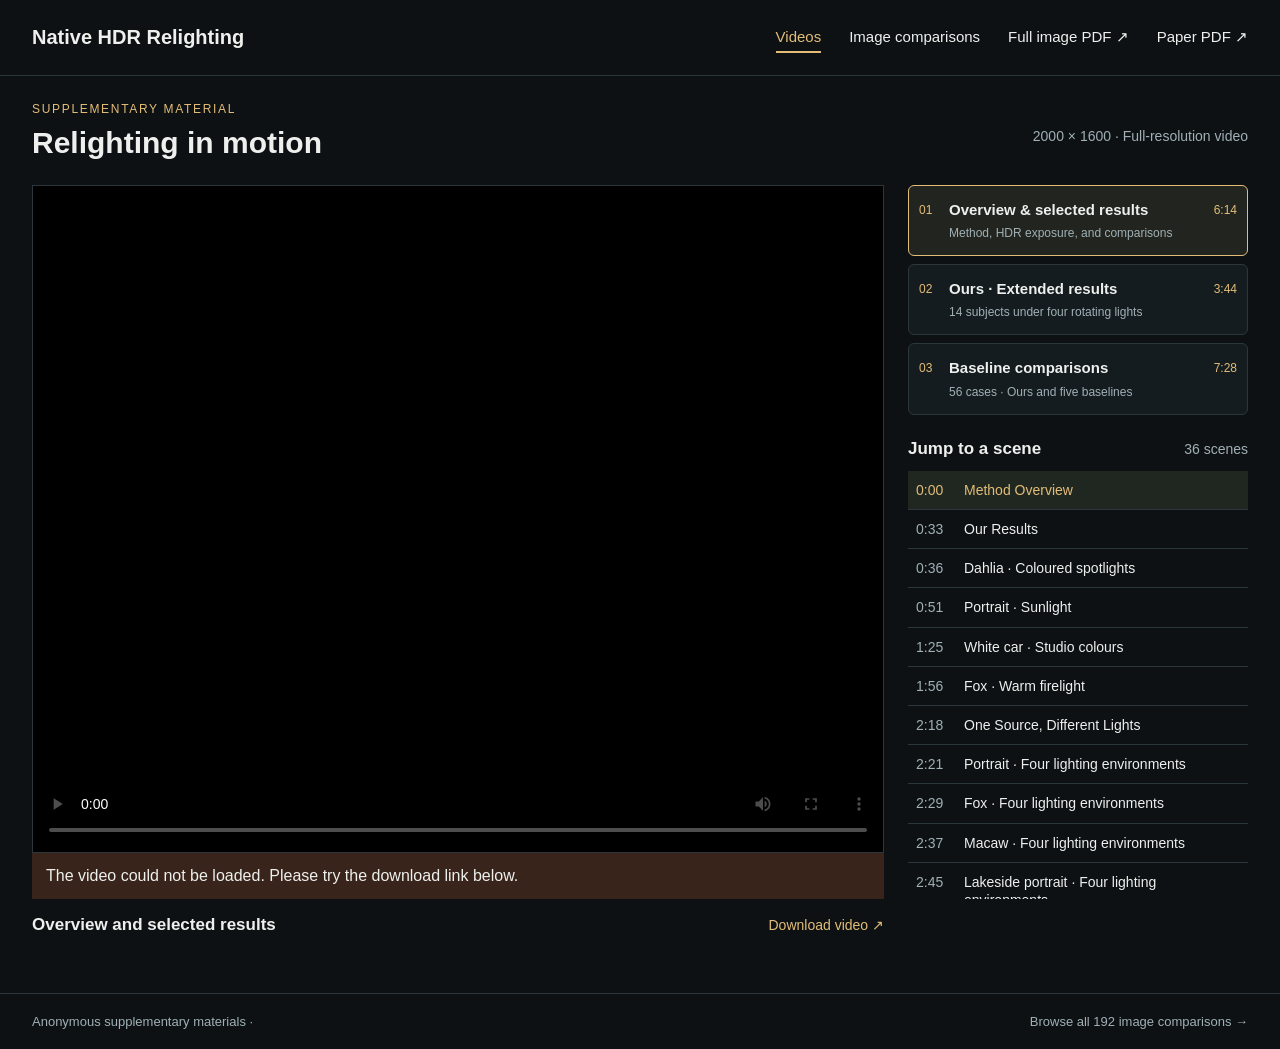
==== index.html @ 237924ed "Add supplementary website" ====
<!doctype html>

<html lang="en">

<head>

  <meta charset="utf-8"><meta name="viewport" content="width=device-width,initial-scale=1">

  <meta name="referrer" content="no-referrer"><meta name="robots" content="noindex,nofollow,noarchive">

  <title>Native HDR Relighting · Supplementary videos</title>

  <link rel="stylesheet" href="style.css">

  <script defer src="assets.js"></script>
  <script defer src="chapters.js?v=vase26"></script><script defer src="videos.js?v=vase26"></script>

</head>

<body>

<header class="topbar"><a class="brand" href="index.html">Native HDR Relighting</a><nav aria-label="Materials"><a aria-current="page" href="index.html">Videos</a><a href="ood.html">Image comparisons</a><a href="https://huggingface.co/datasets/pixelhdr-review/website_assets/resolve/main/downloads/ood-comparisons.pdf" target="_blank" rel="noopener noreferrer">Full image PDF ↗</a><a href="https://huggingface.co/datasets/pixelhdr-review/website_assets/resolve/main/downloads/paper-full-resolution.pdf" target="_blank" rel="noopener noreferrer">Paper PDF ↗</a></nav></header>

<main>

  <div class="page-heading"><div><p class="eyebrow">Supplementary material</p><h1>Relighting in motion</h1></div><p class="muted">2000 × 1600 · Full-resolution video</p></div>

  <div class="video-layout">

    <section class="screen" aria-label="Video player"><video id="film" controls playsinline preload="metadata" poster="posters/main-video.jpg?v=vase26"><source src="https://huggingface.co/datasets/pixelhdr-review/website_assets/resolve/main/media/main-video.mp4" type="video/mp4"></video><div id="media-error" role="alert" hidden>The video could not be loaded. Please try the download link below.</div><div class="player-caption"><h2 id="film-title">Overview and selected results</h2><a id="download-video" href="https://huggingface.co/datasets/pixelhdr-review/website_assets/resolve/main/media/main-video.mp4" download>Download video ↗</a></div></section>

    <aside class="playlist"><div class="film-options" aria-label="Select video">

      <button class="film-option selected" data-film="main" aria-pressed="true"><span class="number">01</span><span><strong>Overview & selected results</strong><small>Method, HDR exposure, and comparisons</small></span><span class="duration">6:14</span></button>

      <button class="film-option" data-film="ours" aria-pressed="false"><span class="number">02</span><span><strong>Ours · Extended results</strong><small>14 subjects under four rotating lights</small></span><span class="duration">3:44</span></button>

      <button class="film-option" data-film="comparison" aria-pressed="false"><span class="number">03</span><span><strong>Baseline comparisons</strong><small>56 cases · Ours and five baselines</small></span><span class="duration">7:28</span></button>

    </div><div class="chapter-heading"><h2>Jump to a scene</h2><span id="scene-count" class="muted"></span></div><div id="chapters" class="chapters"></div></aside>

  </div>

</main><footer>Anonymous supplementary materials · <a href="ood.html">Browse all 192 image comparisons →</a></footer>

</body></html>
---- style.css ----
:root{color-scheme:dark;--bg:#0d1114;--panel:#151c20;--line:#2c373d;--text:#edf0ed;--muted:#a0b0b5;--accent:#e2bd78;font-family:Arial,Helvetica,sans-serif;font-size:16px}*{box-sizing:border-box}body{margin:0;background:var(--bg);color:var(--text)}a{color:inherit;text-decoration:none}a:hover{color:var(--accent)}button,select{font:inherit;color:inherit;background:var(--panel);border:1px solid var(--line);border-radius:6px}button{cursor:pointer}button:hover,select:hover{border-color:var(--accent)}:focus-visible{outline:2px solid var(--accent);outline-offset:4px}button:disabled{opacity:.4;cursor:default}.topbar{display:flex;justify-content:space-between;align-items:center;gap:24px;padding:22px 32px;border-bottom:1px solid var(--line)}.brand{font-size:20px;font-weight:700}.topbar nav{display:flex;gap:28px;font-size:15px}.topbar nav a{padding:6px 0}.topbar nav a[aria-current]{color:var(--accent);border-bottom:2px solid var(--accent)}main{max-width:1880px;margin:auto;padding:24px 32px}.page-heading{display:flex;align-items:end;justify-content:space-between;gap:20px;margin-bottom:24px}.eyebrow{text-transform:uppercase;letter-spacing:.14em;color:var(--accent);font-size:12px;margin:0 0 8px}h1{font-size:30px;line-height:1.15;margin:0;font-weight:600}h2{font-size:17px;margin:0;font-weight:600}p{line-height:1.5}.muted{color:var(--muted);font-size:14px}.video-layout{display:grid;grid-template-columns:minmax(0,1fr) 340px;gap:24px;align-items:start}.screen{min-width:0}video{display:block;width:100%;max-height:calc(100vh - 232px);min-height:320px;background:#000;aspect-ratio:5/4;border:1px solid var(--line);object-fit:contain}.player-caption{display:flex;gap:16px;justify-content:space-between;align-items:center;padding:16px 0}.player-caption a{font-size:14px;color:var(--accent)}.film-options{display:grid;gap:8px}.film-option{display:grid;grid-template-columns:20px 1fr auto;gap:10px;text-align:left;padding:14px 10px;align-items:start;line-height:1.35}.film-option.selected{border-color:var(--accent);background:#22251f}.film-option strong{display:block;font-size:15px}.film-option small{display:block;color:var(--muted);margin-top:5px;font-size:12px}.number,.duration{font-size:12px;color:var(--accent);padding-top:2px}.chapter-heading{display:flex;align-items:center;justify-content:space-between;margin:24px 0 12px}.chapters{max-height:calc(100vh - 472px);min-height:150px;overflow:auto;scrollbar-width:thin}.chapter{display:flex;width:100%;gap:13px;padding:10px 8px;border:0;border-bottom:1px solid var(--line);border-radius:0;background:transparent;text-align:left;font-size:14px;line-height:1.3}.chapter time{flex:0 0 35px;color:var(--muted);font-variant-numeric:tabular-nums}.chapter.active{color:var(--accent);background:#202620}.chapter.active time{color:var(--accent)}footer{max-width:1880px;margin:18px auto 0;padding:20px 32px;border-top:1px solid var(--line);color:var(--muted);font-size:13px;display:flex;justify-content:space-between;gap:18px}#media-error{background:#39241b;padding:14px}.gallery-controls{display:flex;align-items:end;gap:20px;border-bottom:1px solid var(--line);padding-bottom:20px;margin-bottom:20px}.gallery-controls label{display:grid;gap:7px;min-width:240px;color:var(--muted);font-size:14px}select{padding:11px 35px 11px 12px;max-width:100%;font-size:16px;color:var(--text)}.stepper{margin-left:auto;display:flex;align-items:center;gap:16px}.stepper button{padding:10px 17px}.stepper span{font-variant-numeric:tabular-nums;font-size:14px;min-width:72px;text-align:center}.input-strip{display:flex;align-items:center;gap:20px;margin:14px 0 24px}.input-item{padding:0;border:none;background:transparent;display:flex;align-items:center;gap:14px;text-align:left;color:var(--muted);font-size:14px}.input-item img{width:128px;height:128px;object-fit:contain;background:#060809;border:1px solid var(--line)}.input-item span{max-width:88px;line-height:1.4}.environment img{width:256px;height:128px;object-fit:contain}.case-description{margin-left:auto;max-width:380px}.case-description a{color:var(--accent);font-size:14px}.case-description p{margin:9px 0}.results-grid{display:grid;grid-template-columns:repeat(3,minmax(0,1fr));gap:18px}.result-card{margin:0;min-width:0}.result-card button{width:100%;display:block;position:relative;padding:0;border:1px solid var(--line);border-radius:0;background:#000;overflow:hidden}.result-card img{width:100%;height:auto;aspect-ratio:1;object-fit:contain;display:block}.result-card img.pdf-square{object-fit:fill}.result-card figcaption{display:flex;justify-content:space-between;align-items:center;padding:9px 0 2px;font-size:15px}.result-card.ours figcaption{color:var(--accent);font-weight:700}.result-card.ours button{border-color:var(--accent)}.result-card small{color:var(--muted);font-size:12px}.result-card button:after{content:'↗';position:absolute;right:9px;bottom:8px;padding:3px 7px;background:#0d1114c9;color:white;font-size:20px}.input-strip.loading,.results-grid.loading{opacity:.35;pointer-events:none}dialog{width:96vw;max-width:none;height:94vh;max-height:none;padding:0;background:var(--bg);color:var(--text);border:1px solid var(--line);border-radius:8px}dialog::backdrop{background:#000c}.dialog-bar{display:flex;justify-content:space-between;align-items:center;gap:14px;padding:14px 18px;border-bottom:1px solid var(--line);height:66px}.dialog-bar div{display:flex;gap:8px}.dialog-bar button{padding:8px 12px;font-size:14px}.dialog-bar button[aria-pressed=true]{border-color:var(--accent);color:var(--accent)}.image-viewport{height:calc(100% - 66px);overflow:auto;display:flex;justify-content:center;align-items:center;background:#080a0c}.image-viewport img{display:block;max-width:100%;max-height:100%;object-fit:contain}.image-viewport.actual{display:block}.image-viewport.actual img{max-width:none;max-height:none;margin:auto}.image-viewport img.square-preview{aspect-ratio:1;object-fit:fill;height:auto}#gallery-status:empty{display:none}@media(min-width:1700px){.video-layout{grid-template-columns:minmax(0,1fr) 390px}}@media(max-width:1000px){.video-layout{grid-template-columns:1fr}.playlist{display:grid;grid-template-columns:1fr 1fr;gap:16px}.chapter-heading{display:none}.chapters{max-height:245px;margin:0}.input-strip{flex-wrap:wrap}.case-description{max-width:none;margin-left:0;flex-basis:100%}.results-grid{gap:12px}.gallery-controls label{min-width:180px}.topbar{padding:18px 20px}.topbar nav{gap:15px}main{padding:22px 20px}video{max-height:none}footer{padding:20px}}@media(max-width:650px){.topbar{align-items:start;flex-direction:column;gap:12px}.topbar nav{gap:18px;flex-wrap:wrap;font-size:14px}.page-heading{display:block}.page-heading .muted{margin-bottom:0}h1{font-size:26px}.playlist{display:block}.chapters{margin-top:20px}.player-caption{align-items:start}video{min-height:0}.gallery-controls{flex-wrap:wrap;gap:12px}.gallery-controls label{min-width:0;flex:1 1 42%}.stepper{margin:0 0 0 auto}.input-strip{gap:12px}.input-item{gap:8px}.input-item img{width:88px;height:88px}.environment img{width:176px;height:88px}.input-item span{max-width:76px;font-size:12px}.results-grid{grid-template-columns:repeat(2,minmax(0,1fr))}.dialog-bar{height:auto;flex-wrap:wrap}.image-viewport{height:calc(100% - 110px)}footer{flex-direction:column;font-size:12px}.result-card figcaption{font-size:13px}.result-card small{display:none}}
dialog[open]{display:flex;flex-direction:column}.dialog-bar{flex-shrink:0}.image-viewport{flex:1;min-height:0;height:auto;container-type:size}.image-viewport img{width:auto;height:auto;flex-shrink:0}.image-viewport:not(.actual) img.square-preview{width:min(100cqw,100cqh);height:min(100cqw,100cqh)}.image-viewport.actual img.square-preview{height:auto;aspect-ratio:1}
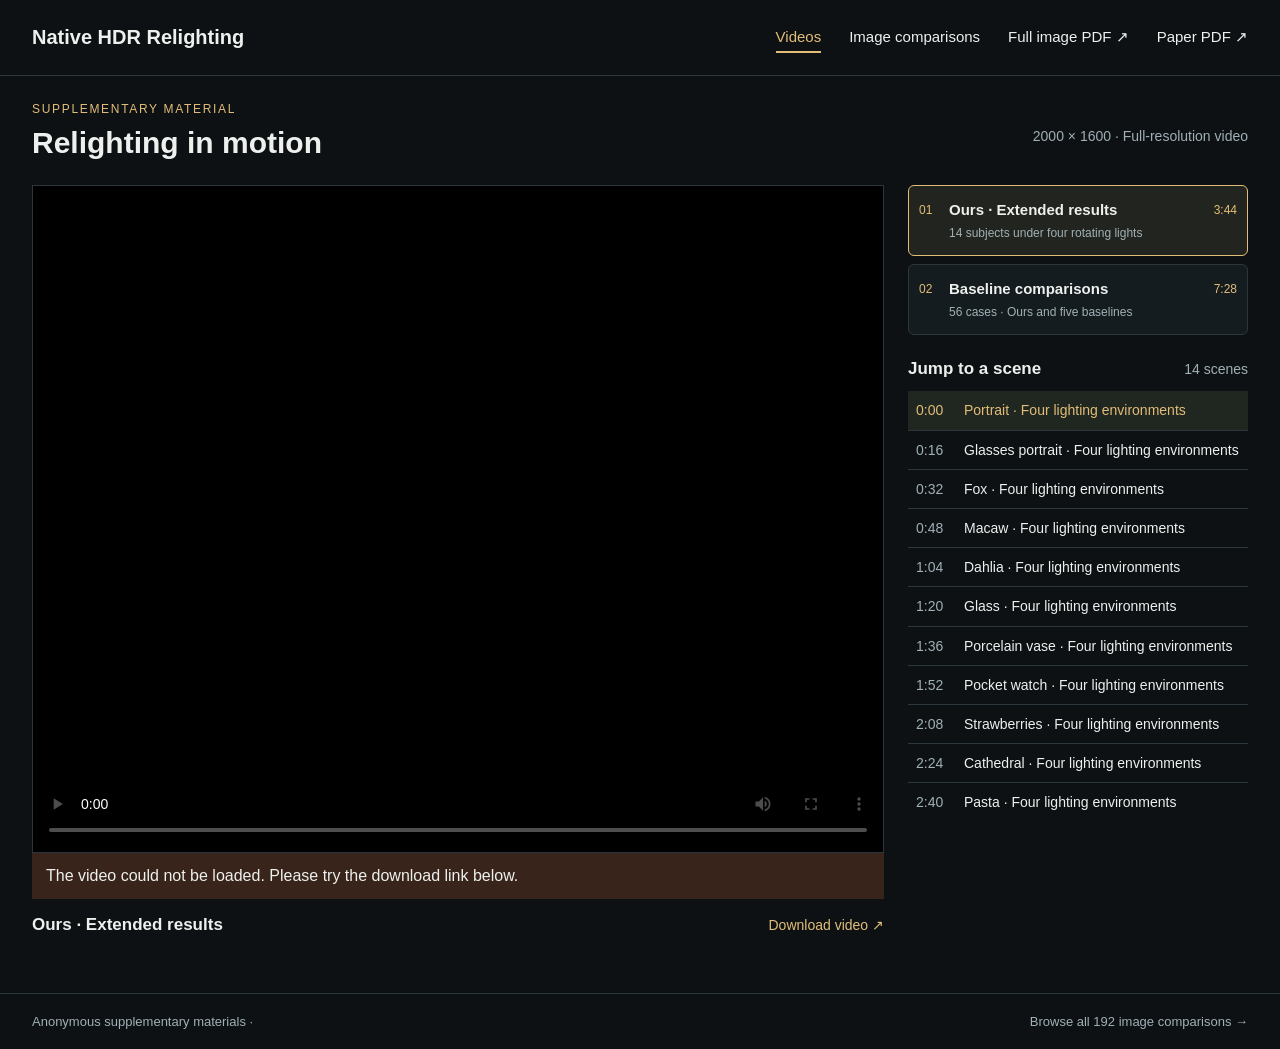
==== commit 93dd0aa1: "Show completed supplementary videos while main film is rendering" ====
--- a/index.html
+++ b/index.html
@@ -13,7 +13,7 @@
   <link rel="stylesheet" href="style.css">
 
   <script defer src="assets.js"></script>
-  <script defer src="chapters.js?v=vase26"></script><script defer src="videos.js?v=vase26"></script>
+  <script defer src="chapters.js?v=vase26"></script><script defer src="videos.js?v=watch-ev2p2"></script>
 
 </head>
 
@@ -27,15 +27,13 @@
 
   <div class="video-layout">
 
-    <section class="screen" aria-label="Video player"><video id="film" controls playsinline preload="metadata" poster="posters/main-video.jpg?v=vase26"><source src="https://huggingface.co/datasets/pixelhdr-review/website_assets/resolve/main/media/main-video.mp4" type="video/mp4"></video><div id="media-error" role="alert" hidden>The video could not be loaded. Please try the download link below.</div><div class="player-caption"><h2 id="film-title">Overview and selected results</h2><a id="download-video" href="https://huggingface.co/datasets/pixelhdr-review/website_assets/resolve/main/media/main-video.mp4" download>Download video ↗</a></div></section>
+    <section class="screen" aria-label="Video player"><video id="film" controls playsinline preload="metadata" poster="posters/ours-results.jpg?v=vase26"><source src="https://huggingface.co/datasets/pixelhdr-review/website_assets/resolve/main/media/ours-results.mp4" type="video/mp4"></video><div id="media-error" role="alert" hidden>The video could not be loaded. Please try the download link below.</div><div class="player-caption"><h2 id="film-title">Ours · Extended results</h2><a id="download-video" href="https://huggingface.co/datasets/pixelhdr-review/website_assets/resolve/main/media/ours-results.mp4" download>Download video ↗</a></div></section>
 
     <aside class="playlist"><div class="film-options" aria-label="Select video">
 
-      <button class="film-option selected" data-film="main" aria-pressed="true"><span class="number">01</span><span><strong>Overview & selected results</strong><small>Method, HDR exposure, and comparisons</small></span><span class="duration">6:14</span></button>
+      <button class="film-option selected" data-film="ours" aria-pressed="true"><span class="number">01</span><span><strong>Ours · Extended results</strong><small>14 subjects under four rotating lights</small></span><span class="duration">3:44</span></button>
 
-      <button class="film-option" data-film="ours" aria-pressed="false"><span class="number">02</span><span><strong>Ours · Extended results</strong><small>14 subjects under four rotating lights</small></span><span class="duration">3:44</span></button>
-
-      <button class="film-option" data-film="comparison" aria-pressed="false"><span class="number">03</span><span><strong>Baseline comparisons</strong><small>56 cases · Ours and five baselines</small></span><span class="duration">7:28</span></button>
+      <button class="film-option" data-film="comparison" aria-pressed="false"><span class="number">02</span><span><strong>Baseline comparisons</strong><small>56 cases · Ours and five baselines</small></span><span class="duration">7:28</span></button>
 
     </div><div class="chapter-heading"><h2>Jump to a scene</h2><span id="scene-count" class="muted"></span></div><div id="chapters" class="chapters"></div></aside>
 
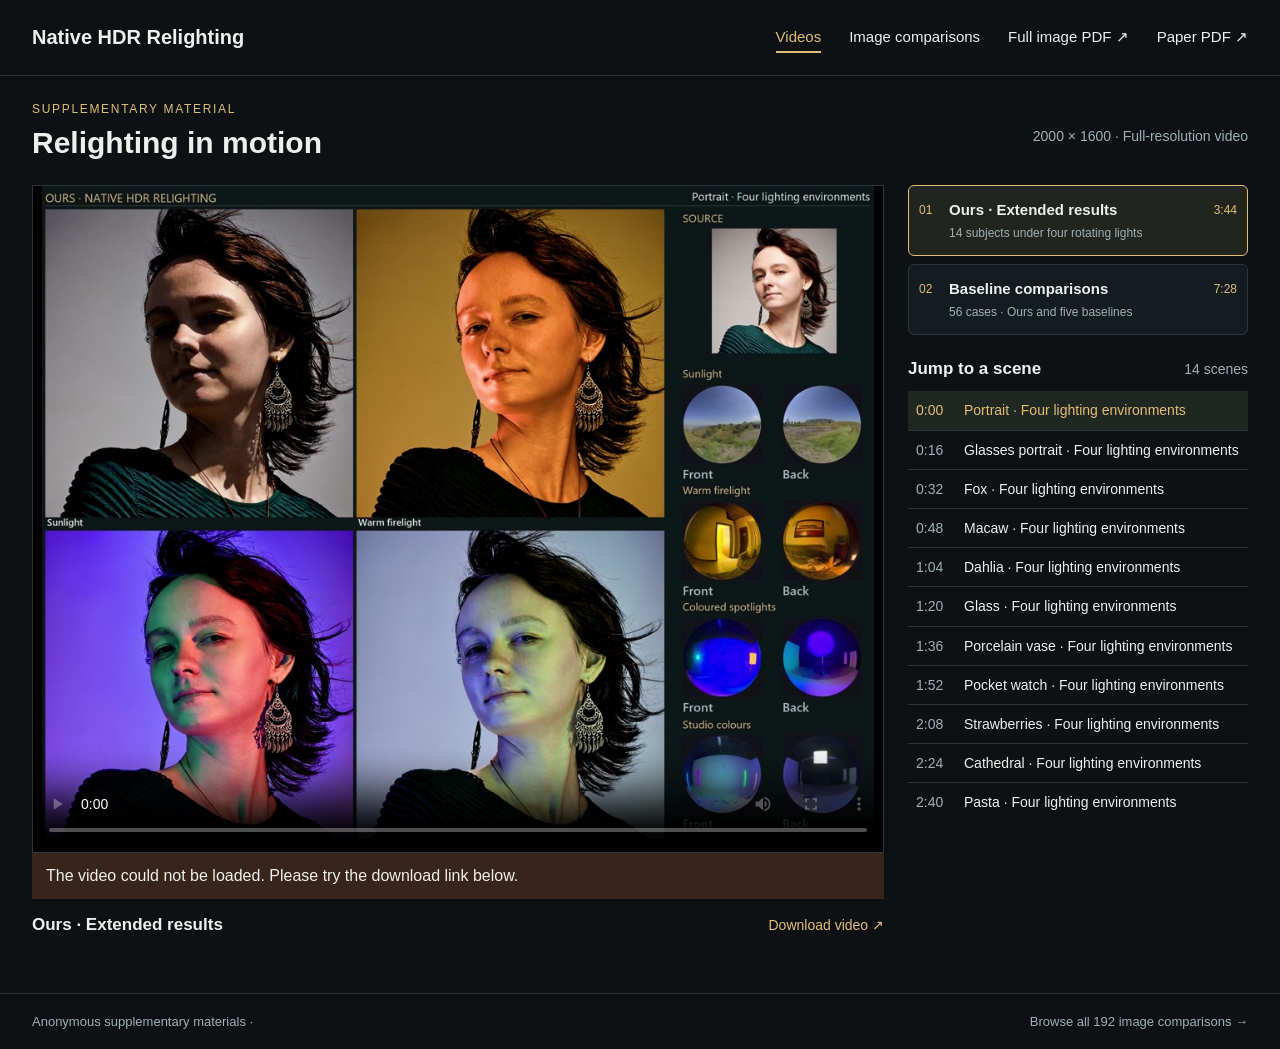
==== commit 64eeac52: "Publish all 192 full-resolution image comparisons" ====
--- a/index.html
+++ b/index.html
@@ -13,7 +13,7 @@
   <link rel="stylesheet" href="style.css">
 
   <script defer src="assets.js"></script>
-  <script defer src="chapters.js?v=vase26"></script><script defer src="videos.js?v=watch-ev2p2"></script>
+  <script defer src="chapters.js?v=selected-v23"></script><script defer src="videos.js?v=selected-v23"></script>
 
 </head>
 
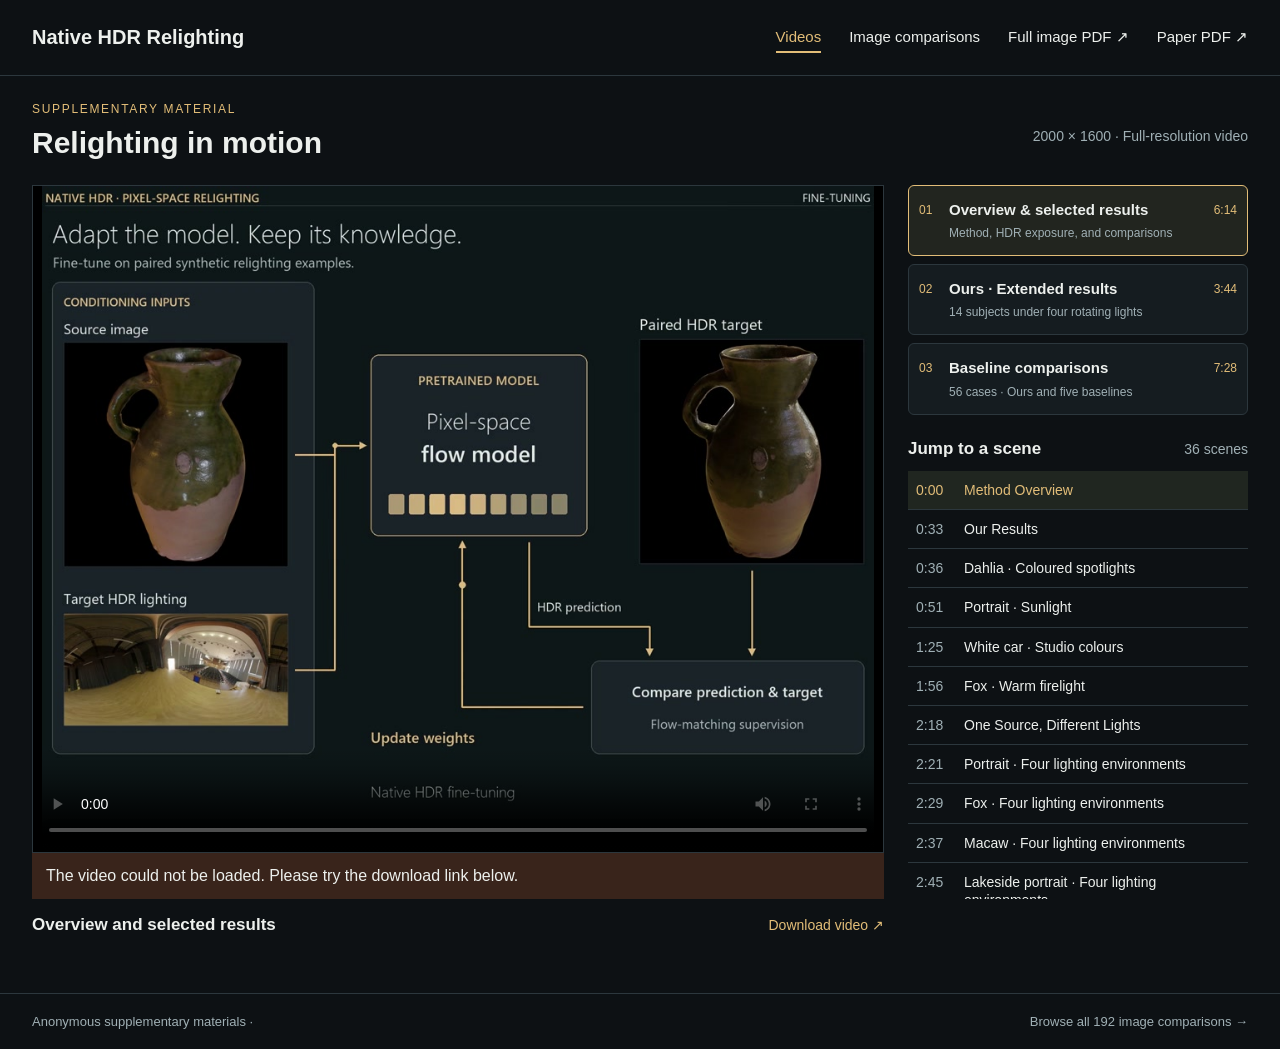
==== commit f60074a3: "Restore completed main film and scene navigation" ====
--- a/index.html
+++ b/index.html
@@ -27,13 +27,15 @@
 
   <div class="video-layout">
 
-    <section class="screen" aria-label="Video player"><video id="film" controls playsinline preload="metadata" poster="posters/ours-results.jpg?v=vase26"><source src="https://huggingface.co/datasets/pixelhdr-review/website_assets/resolve/main/media/ours-results.mp4" type="video/mp4"></video><div id="media-error" role="alert" hidden>The video could not be loaded. Please try the download link below.</div><div class="player-caption"><h2 id="film-title">Ours · Extended results</h2><a id="download-video" href="https://huggingface.co/datasets/pixelhdr-review/website_assets/resolve/main/media/ours-results.mp4" download>Download video ↗</a></div></section>
+    <section class="screen" aria-label="Video player"><video id="film" controls playsinline preload="metadata" poster="posters/main-video.jpg?v=vase26"><source src="https://huggingface.co/datasets/pixelhdr-review/website_assets/resolve/main/media/main-video.mp4" type="video/mp4"></video><div id="media-error" role="alert" hidden>The video could not be loaded. Please try the download link below.</div><div class="player-caption"><h2 id="film-title">Overview and selected results</h2><a id="download-video" href="https://huggingface.co/datasets/pixelhdr-review/website_assets/resolve/main/media/main-video.mp4" download>Download video ↗</a></div></section>
 
     <aside class="playlist"><div class="film-options" aria-label="Select video">
 
-      <button class="film-option selected" data-film="ours" aria-pressed="true"><span class="number">01</span><span><strong>Ours · Extended results</strong><small>14 subjects under four rotating lights</small></span><span class="duration">3:44</span></button>
+      <button class="film-option selected" data-film="main" aria-pressed="true"><span class="number">01</span><span><strong>Overview & selected results</strong><small>Method, HDR exposure, and comparisons</small></span><span class="duration">6:14</span></button>
 
-      <button class="film-option" data-film="comparison" aria-pressed="false"><span class="number">02</span><span><strong>Baseline comparisons</strong><small>56 cases · Ours and five baselines</small></span><span class="duration">7:28</span></button>
+      <button class="film-option" data-film="ours" aria-pressed="false"><span class="number">02</span><span><strong>Ours · Extended results</strong><small>14 subjects under four rotating lights</small></span><span class="duration">3:44</span></button>
+
+      <button class="film-option" data-film="comparison" aria-pressed="false"><span class="number">03</span><span><strong>Baseline comparisons</strong><small>56 cases · Ours and five baselines</small></span><span class="duration">7:28</span></button>
 
     </div><div class="chapter-heading"><h2>Jump to a scene</h2><span id="scene-count" class="muted"></span></div><div id="chapters" class="chapters"></div></aside>
 
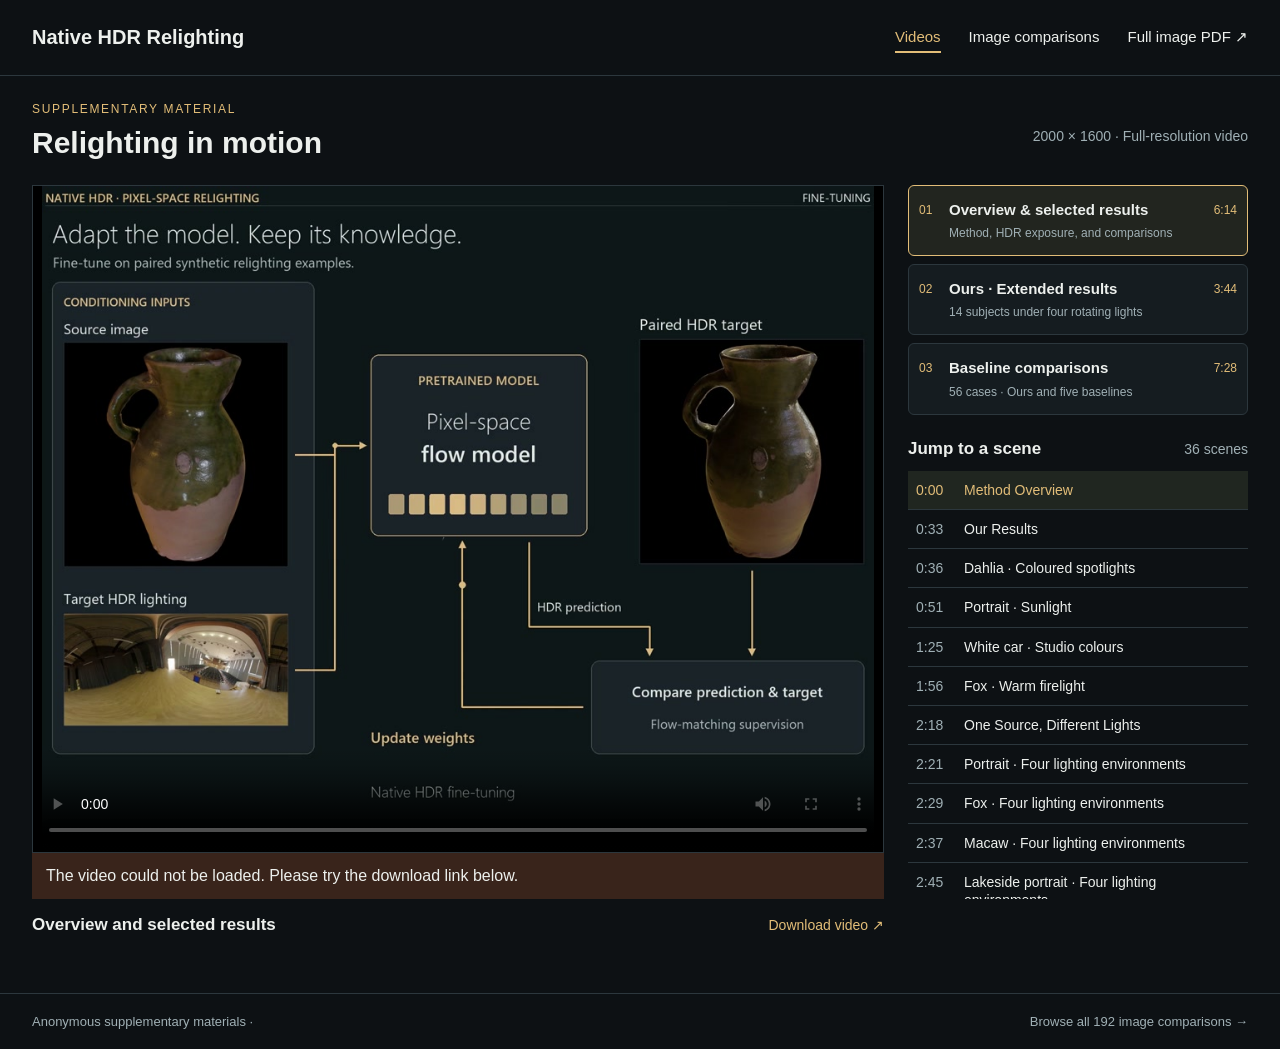
==== commit d0987760: "Fix supplementary downloads and remove paper link" ====
--- a/index.html
+++ b/index.html
@@ -13,13 +13,13 @@
   <link rel="stylesheet" href="style.css">
 
   <script defer src="assets.js"></script>
-  <script defer src="chapters.js?v=selected-v23"></script><script defer src="videos.js?v=selected-v23"></script>
+  <script defer src="chapters.js?v=main-video-selected-v23-complete"></script><script defer src="videos.js?v=main-video-selected-v23-complete"></script>
 
 </head>
 
 <body>
 
-<header class="topbar"><a class="brand" href="index.html">Native HDR Relighting</a><nav aria-label="Materials"><a aria-current="page" href="index.html">Videos</a><a href="ood.html">Image comparisons</a><a href="https://huggingface.co/datasets/pixelhdr-review/website_assets/resolve/main/downloads/ood-comparisons.pdf" target="_blank" rel="noopener noreferrer">Full image PDF ↗</a><a href="https://huggingface.co/datasets/pixelhdr-review/website_assets/resolve/main/downloads/paper-full-resolution.pdf" target="_blank" rel="noopener noreferrer">Paper PDF ↗</a></nav></header>
+<header class="topbar"><a class="brand" href="index.html">Native HDR Relighting</a><nav aria-label="Materials"><a aria-current="page" href="index.html">Videos</a><a href="ood.html">Image comparisons</a><a href="https://huggingface.co/datasets/pixelhdr-review/website_assets/resolve/main/downloads/ood-comparisons.pdf?download=true" target="_blank" rel="noopener noreferrer">Full image PDF ↗</a></nav></header>
 
 <main>
 
@@ -27,7 +27,7 @@
 
   <div class="video-layout">
 
-    <section class="screen" aria-label="Video player"><video id="film" controls playsinline preload="metadata" poster="posters/main-video.jpg?v=vase26"><source src="https://huggingface.co/datasets/pixelhdr-review/website_assets/resolve/main/media/main-video.mp4" type="video/mp4"></video><div id="media-error" role="alert" hidden>The video could not be loaded. Please try the download link below.</div><div class="player-caption"><h2 id="film-title">Overview and selected results</h2><a id="download-video" href="https://huggingface.co/datasets/pixelhdr-review/website_assets/resolve/main/media/main-video.mp4" download>Download video ↗</a></div></section>
+    <section class="screen" aria-label="Video player"><video id="film" controls playsinline preload="metadata" poster="posters/main-video.jpg?v=vase26"><source src="https://huggingface.co/datasets/pixelhdr-review/website_assets/resolve/main/media/main-video.mp4" type="video/mp4"></video><div id="media-error" role="alert" hidden>The video could not be loaded. Please try the download link below.</div><div class="player-caption"><h2 id="film-title">Overview and selected results</h2><a id="download-video" href="https://huggingface.co/datasets/pixelhdr-review/website_assets/resolve/main/media/main-video.mp4?download=true" download>Download video ↗</a></div></section>
 
     <aside class="playlist"><div class="film-options" aria-label="Select video">
 
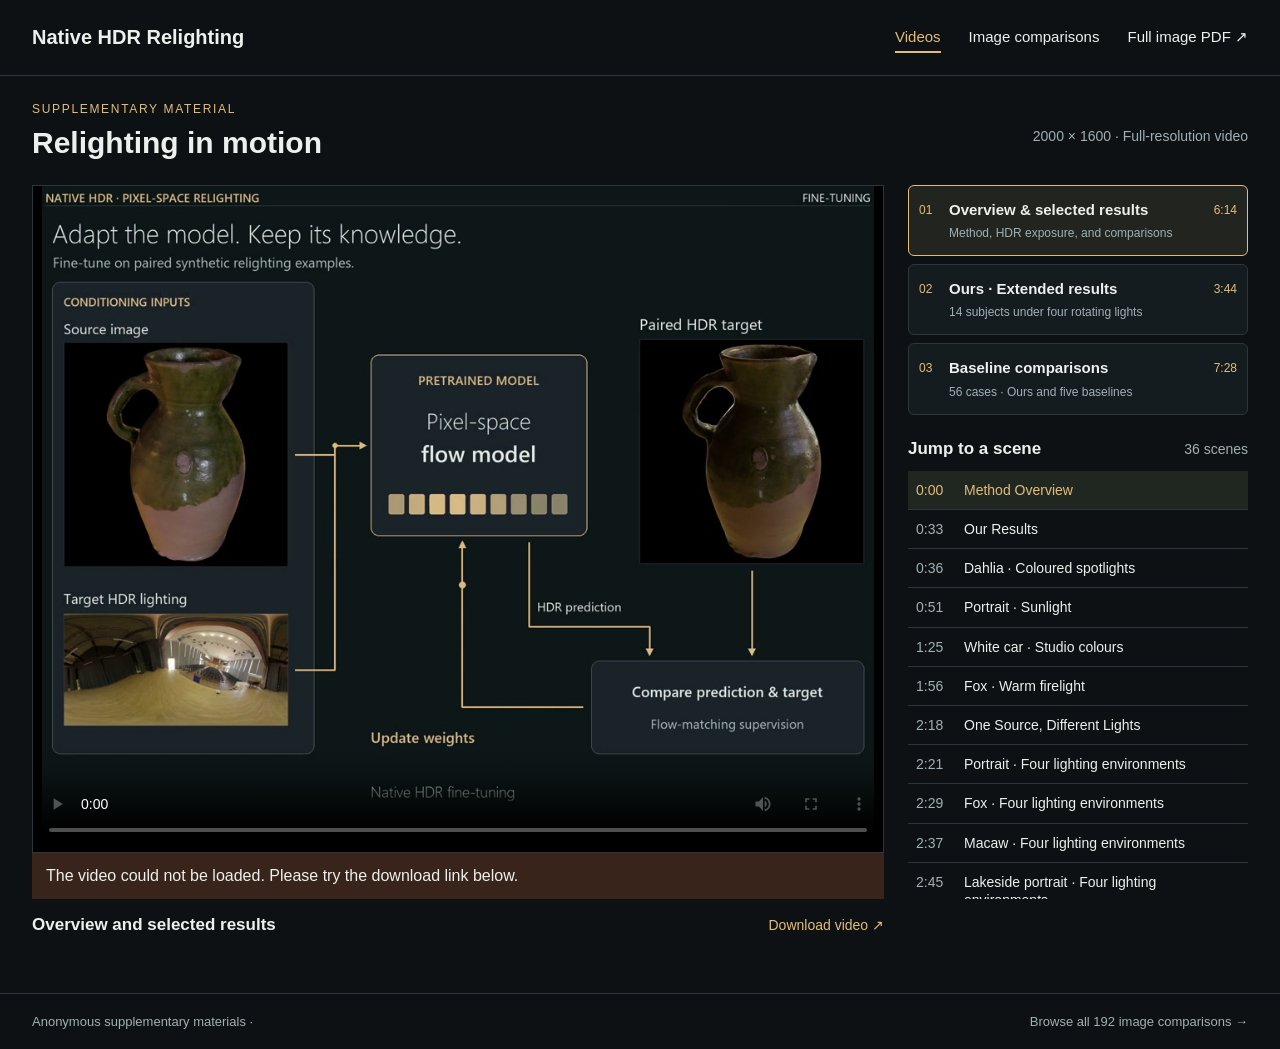
==== commit db3a1b87: "Open supplementary files in the same tab Anonymous GitHub serves the site sandboxed (no allow-downlo" ====
--- a/index.html
+++ b/index.html
@@ -13,13 +13,13 @@
   <link rel="stylesheet" href="style.css">
 
   <script defer src="assets.js"></script>
-  <script defer src="chapters.js?v=main-video-selected-v23-complete"></script><script defer src="videos.js?v=main-video-selected-v23-complete"></script>
+  <script defer src="chapters.js?v=main-video-selected-v23-complete"></script><script defer src="videos.js?v=main-video-selected-v23-complete-sametab"></script>
 
 </head>
 
 <body>
 
-<header class="topbar"><a class="brand" href="index.html">Native HDR Relighting</a><nav aria-label="Materials"><a aria-current="page" href="index.html">Videos</a><a href="ood.html">Image comparisons</a><a href="https://huggingface.co/datasets/pixelhdr-review/website_assets/resolve/main/downloads/ood-comparisons.pdf?download=true" target="_blank" rel="noopener noreferrer">Full image PDF ↗</a></nav></header>
+<header class="topbar"><a class="brand" href="index.html">Native HDR Relighting</a><nav aria-label="Materials"><a aria-current="page" href="index.html">Videos</a><a href="ood.html">Image comparisons</a><a href="https://huggingface.co/datasets/pixelhdr-review/website_assets/resolve/main/downloads/ood-comparisons.pdf" title="Opens in this tab. Use the browser's download button to save the file.">Full image PDF ↗</a></nav></header>
 
 <main>
 
@@ -27,7 +27,7 @@
 
   <div class="video-layout">
 
-    <section class="screen" aria-label="Video player"><video id="film" controls playsinline preload="metadata" poster="posters/main-video.jpg?v=vase26"><source src="https://huggingface.co/datasets/pixelhdr-review/website_assets/resolve/main/media/main-video.mp4" type="video/mp4"></video><div id="media-error" role="alert" hidden>The video could not be loaded. Please try the download link below.</div><div class="player-caption"><h2 id="film-title">Overview and selected results</h2><a id="download-video" href="https://huggingface.co/datasets/pixelhdr-review/website_assets/resolve/main/media/main-video.mp4?download=true" download>Download video ↗</a></div></section>
+    <section class="screen" aria-label="Video player"><video id="film" controls playsinline preload="metadata" poster="posters/main-video.jpg?v=vase26"><source src="https://huggingface.co/datasets/pixelhdr-review/website_assets/resolve/main/media/main-video.mp4" type="video/mp4"></video><div id="media-error" role="alert" hidden>The video could not be loaded. Please try the download link below.</div><div class="player-caption"><h2 id="film-title">Overview and selected results</h2><a id="download-video" href="https://huggingface.co/datasets/pixelhdr-review/website_assets/resolve/main/media/main-video.mp4" title="Opens in this tab. Use the browser's download button to save the file.">Download video ↗</a></div></section>
 
     <aside class="playlist"><div class="film-options" aria-label="Select video">
 
